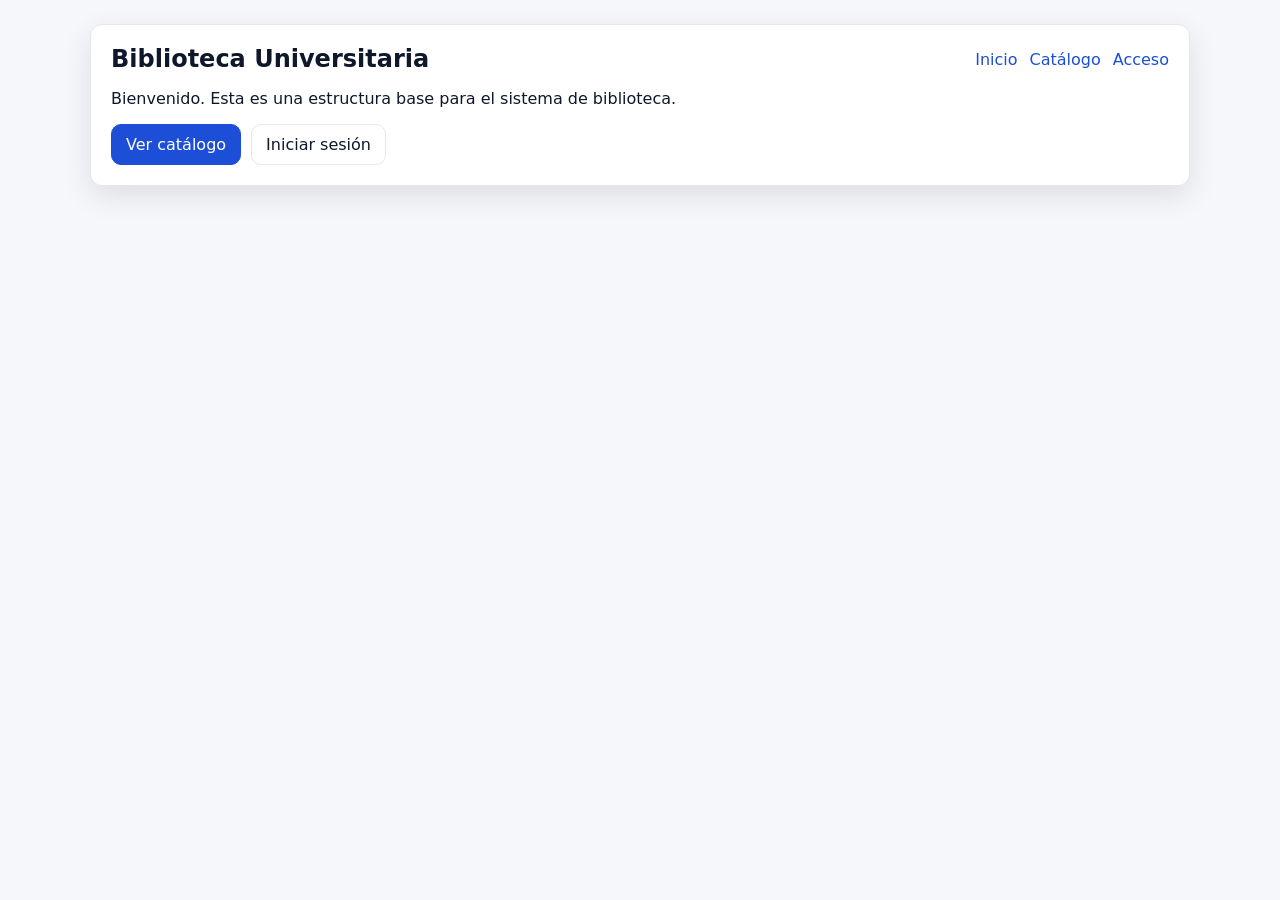
==== interfaz/publico/inicio.html @ a3fd7eee "bibliotecaunamad-prinpical" ====
<!doctype html>
<html lang="es">
  <head>
    <meta charset="utf-8" />
    <meta name="viewport" content="width=device-width, initial-scale=1" />
    <title>Biblioteca Universitaria - Inicio</title>
    <link rel="stylesheet" href="../estilos/principal.css" />
    <link rel="stylesheet" href="../estilos/diseño.css" />
    <link rel="stylesheet" href="../estilos/componentes.css" />
  </head>
  <body>
    <main class="contenedor">
      <section class="tarjeta">
        <div class="encabezado">
          <h1 style="margin:0;">Biblioteca Universitaria</h1>
          <div id="nav"></div>
        </div>
        <p style="margin-top:0;">
          Bienvenido. Esta es una estructura base para el sistema de biblioteca.
        </p>
        <div style="display:flex;gap:10px;flex-wrap:wrap;">
          <a class="boton boton--primario" href="./catalogo-publico.html">Ver catálogo</a>
          <a class="boton" href="../paginas/acceso/iniciar-sesion.html">Iniciar sesión</a>
        </div>
      </section>
    </main>

    <script type="module">
      import "../scripts/app.js";
      import { renderBarraNavegacion } from "../scripts/interfaz/barra-navegacion.js";
      renderBarraNavegacion(document.getElementById("nav"));
    </script>
  </body>
</html>
---- interfaz/estilos/principal.css ----
:root{
  --color-fondo:#f6f7fb;
  --color-texto:#0f172a;
  --color-primario:#1d4ed8;
  --color-borde:#e5e7eb;
  --radio:12px;
  --sombra:0 10px 30px rgba(2,6,23,.10);
  --fuente:system-ui,-apple-system,Segoe UI,Roboto,Ubuntu,Cantarell,Noto Sans,Arial,sans-serif;
}

*{ box-sizing:border-box; }
html,body{ height:100%; }
body{
  margin:0;
  font-family:var(--fuente);
  color:var(--color-texto);
  background:var(--color-fondo);
}

a{ color:var(--color-primario); text-decoration:none; }
a:hover{ text-decoration:underline; }
---- interfaz/estilos/diseño.css ----
.contenedor{
  width:min(1100px, 92vw);
  margin-inline:auto;
  padding:24px 0;
}

.tarjeta{
  background:#fff;
  border:1px solid var(--color-borde);
  border-radius:var(--radio);
  box-shadow:var(--sombra);
  padding:20px;
}

.encabezado{
  display:flex;
  align-items:center;
  justify-content:space-between;
  gap:16px;
  margin-bottom:16px;
}
---- interfaz/estilos/componentes.css ----
.boton{
  display:inline-flex;
  align-items:center;
  justify-content:center;
  gap:8px;
  padding:10px 14px;
  border-radius:10px;
  border:1px solid var(--color-borde);
  background:#fff;
  color:var(--color-texto);
  cursor:pointer;
}
.boton--primario{
  background:var(--color-primario);
  border-color:var(--color-primario);
  color:#fff;
}

.campo{
  display:flex;
  flex-direction:column;
  gap:6px;
  margin:10px 0;
}
.entrada{
  padding:10px 12px;
  border-radius:10px;
  border:1px solid var(--color-borde);
  outline:none;
}
.entrada:focus{
  border-color:rgba(29,78,216,.55);
  box-shadow:0 0 0 3px rgba(29,78,216,.12);
}
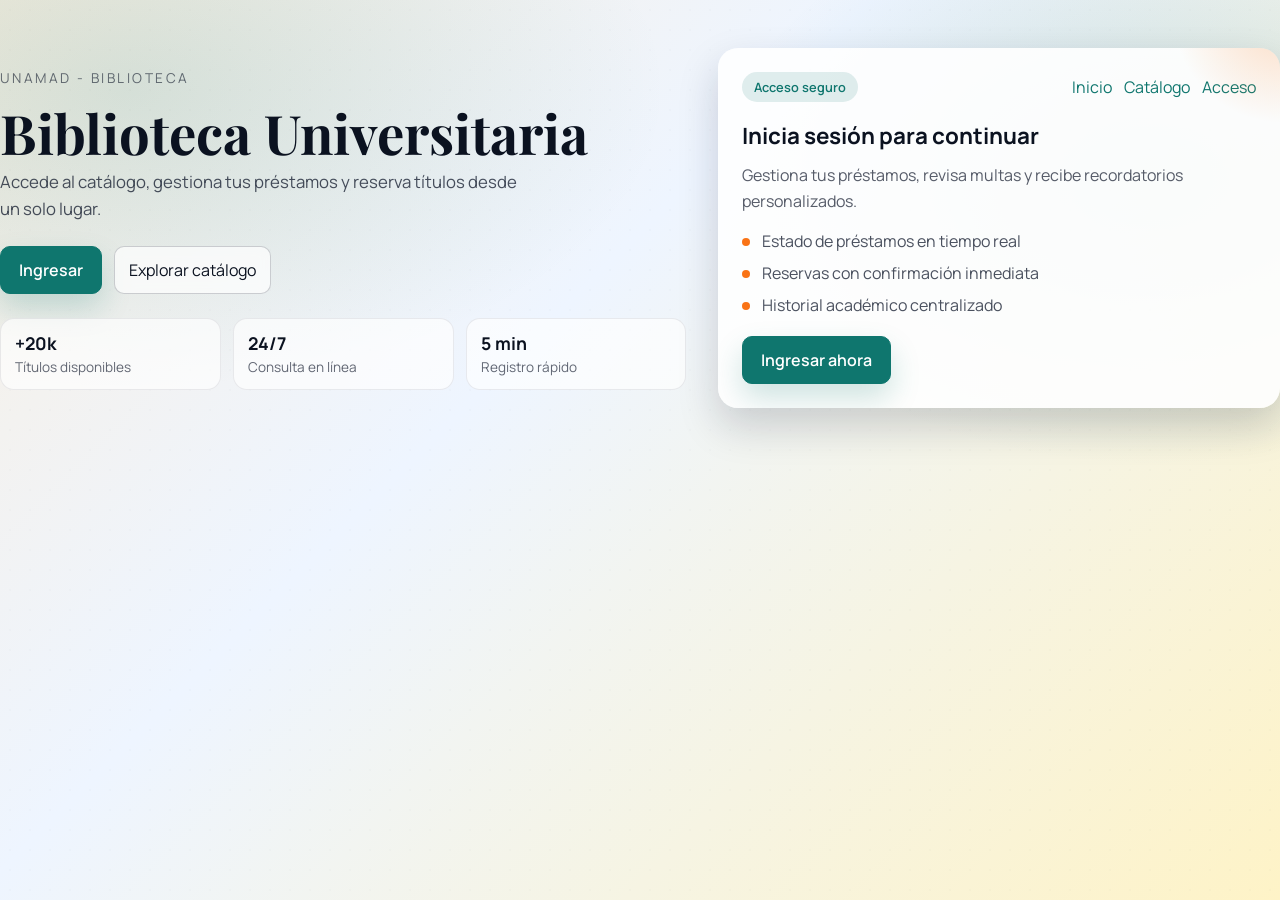
==== commit a812be7c: "subelo" ====
--- a/interfaz/publico/inicio.html
+++ b/interfaz/publico/inicio.html
@@ -4,23 +4,242 @@
     <meta charset="utf-8" />
     <meta name="viewport" content="width=device-width, initial-scale=1" />
     <title>Biblioteca Universitaria - Inicio</title>
+    <link rel="preconnect" href="https://fonts.googleapis.com" />
+    <link rel="preconnect" href="https://fonts.gstatic.com" crossorigin />
+    <link
+      href="https://fonts.googleapis.com/css2?family=Manrope:wght@300;500;700&family=Playfair+Display:wght@500;700&display=swap"
+      rel="stylesheet"
+    />
     <link rel="stylesheet" href="../estilos/principal.css" />
-    <link rel="stylesheet" href="../estilos/diseño.css" />
+    <link rel="stylesheet" href="../estilos/dise�o.css" />
     <link rel="stylesheet" href="../estilos/componentes.css" />
+    <style>
+      body.inicio{
+        --color-primario:#0f766e;
+        --color-texto:#0b1220;
+        --color-borde:rgba(15,23,42,.12);
+        background:
+          radial-gradient(900px 500px at 10% 10%, rgba(15,118,110,.14), transparent 60%),
+          radial-gradient(800px 520px at 90% 20%, rgba(14,116,144,.18), transparent 55%),
+          linear-gradient(135deg, #f8efe1 0%, #eef5ff 40%, #fef3c7 100%);
+        font-family:"Manrope", "Segoe UI", sans-serif;
+        position:relative;
+        overflow-x:hidden;
+      }
+      body.inicio::before{
+        content:"";
+        position:absolute;
+        inset:0;
+        background-image:
+          radial-gradient(rgba(15,23,42,.08) 1px, transparent 0);
+        background-size:20px 20px;
+        opacity:.2;
+        pointer-events:none;
+      }
+      .inicio__contenedor{
+        padding:48px 0 72px;
+        position:relative;
+        z-index:1;
+      }
+      .inicio__hero{
+        display:grid;
+        grid-template-columns:1.1fr .9fr;
+        gap:32px;
+        align-items:center;
+      }
+      .inicio__copy{
+        display:flex;
+        flex-direction:column;
+        gap:24px;
+      }
+      .inicio__eyebrow{
+        font-size:.85rem;
+        text-transform:uppercase;
+        letter-spacing:.18em;
+        color:rgba(15,23,42,.6);
+      }
+      .inicio__titulo{
+        font-family:"Playfair Display", "Times New Roman", serif;
+        font-size:clamp(2.2rem, 3vw + 1rem, 3.4rem);
+        margin:8px 0 0;
+      }
+      .inicio__subtitulo{
+        font-size:1.05rem;
+        line-height:1.6;
+        margin:0;
+        color:rgba(15,23,42,.75);
+        max-width:520px;
+      }
+      .inicio__acciones{
+        display:flex;
+        flex-wrap:wrap;
+        gap:12px;
+      }
+      .inicio__cta{
+        padding:12px 18px;
+        font-weight:600;
+        box-shadow:0 14px 30px rgba(15,118,110,.2);
+      }
+      .boton--secundario{
+        background:rgba(255,255,255,.7);
+        border-color:rgba(15,23,42,.2);
+        backdrop-filter:blur(6px);
+      }
+      .inicio__stats{
+        display:grid;
+        grid-template-columns:repeat(3, minmax(0, 1fr));
+        gap:12px;
+      }
+      .inicio__stat{
+        background:rgba(255,255,255,.65);
+        border:1px solid rgba(15,23,42,.08);
+        border-radius:14px;
+        padding:12px 14px;
+      }
+      .inicio__stat-num{
+        font-weight:700;
+        font-size:1.1rem;
+        display:block;
+      }
+      .inicio__stat-text{
+        font-size:.85rem;
+        color:rgba(15,23,42,.65);
+      }
+      .inicio__panel{
+        background:rgba(255,255,255,.9);
+        border-radius:20px;
+        padding:24px;
+        box-shadow:0 18px 40px rgba(15,23,42,.18);
+        position:relative;
+        overflow:hidden;
+      }
+      .inicio__panel::after{
+        content:"";
+        position:absolute;
+        inset:-40% -20% auto auto;
+        width:220px;
+        height:220px;
+        background:radial-gradient(circle, rgba(249,115,22,.25), transparent 70%);
+      }
+      .inicio__panel-head{
+        display:flex;
+        align-items:center;
+        justify-content:space-between;
+        gap:12px;
+        margin-bottom:18px;
+      }
+      .inicio__chip{
+        background:rgba(15,118,110,.12);
+        color:#0f766e;
+        border-radius:999px;
+        padding:6px 12px;
+        font-size:.8rem;
+        font-weight:600;
+      }
+      .inicio__panel h2{
+        margin:0 0 12px;
+        font-size:1.4rem;
+      }
+      .inicio__panel p{
+        margin:0 0 16px;
+        color:rgba(15,23,42,.7);
+        line-height:1.6;
+      }
+      .inicio__lista{
+        list-style:none;
+        padding:0;
+        margin:0 0 20px;
+        display:grid;
+        gap:10px;
+      }
+      .inicio__lista li{
+        padding-left:20px;
+        position:relative;
+        color:rgba(15,23,42,.75);
+      }
+      .inicio__lista li::before{
+        content:"";
+        width:8px;
+        height:8px;
+        border-radius:50%;
+        background:#f97316;
+        position:absolute;
+        left:0;
+        top:8px;
+      }
+      .inicio__animacion{
+        animation:aparecer .7s ease both;
+      }
+      .inicio__animacion.retraso-1{ animation-delay:.1s; }
+      .inicio__animacion.retraso-2{ animation-delay:.2s; }
+      .inicio__animacion.retraso-3{ animation-delay:.3s; }
+      @keyframes aparecer{
+        from{ opacity:0; transform:translateY(16px); }
+        to{ opacity:1; transform:translateY(0); }
+      }
+      @media (max-width: 980px){
+        .inicio__hero{
+          grid-template-columns:1fr;
+        }
+        .inicio__stats{
+          grid-template-columns:repeat(2, minmax(0, 1fr));
+        }
+      }
+      @media (max-width: 640px){
+        .inicio__stats{
+          grid-template-columns:1fr;
+        }
+        .inicio__panel{
+          padding:20px;
+        }
+      }
+    </style>
   </head>
-  <body>
-    <main class="contenedor">
-      <section class="tarjeta">
-        <div class="encabezado">
-          <h1 style="margin:0;">Biblioteca Universitaria</h1>
-          <div id="nav"></div>
+  <body class="inicio">
+    <main class="contenedor inicio__contenedor">
+      <section class="inicio__hero">
+        <div class="inicio__copy">
+          <div class="inicio__animacion">
+            <span class="inicio__eyebrow">UNAMAD - Biblioteca</span>
+            <h1 class="inicio__titulo">Biblioteca Universitaria</h1>
+            <p class="inicio__subtitulo">
+              Accede al cat&#225;logo, gestiona tus pr&#233;stamos y reserva t&#237;tulos desde un solo lugar.
+            </p>
+          </div>
+          <div class="inicio__acciones inicio__animacion retraso-1">
+            <a class="boton boton--primario inicio__cta" href="./login.html">Ingresar</a>
+            <a class="boton boton--secundario" href="./catalogo-publico.html">Explorar cat&#225;logo</a>
+          </div>
+          <div class="inicio__stats inicio__animacion retraso-2">
+            <div class="inicio__stat">
+              <span class="inicio__stat-num">+20k</span>
+              <span class="inicio__stat-text">T&#237;tulos disponibles</span>
+            </div>
+            <div class="inicio__stat">
+              <span class="inicio__stat-num">24/7</span>
+              <span class="inicio__stat-text">Consulta en l&#237;nea</span>
+            </div>
+            <div class="inicio__stat">
+              <span class="inicio__stat-num">5 min</span>
+              <span class="inicio__stat-text">Registro r&#225;pido</span>
+            </div>
+          </div>
         </div>
-        <p style="margin-top:0;">
-          Bienvenido. Esta es una estructura base para el sistema de biblioteca.
-        </p>
-        <div style="display:flex;gap:10px;flex-wrap:wrap;">
-          <a class="boton boton--primario" href="./catalogo-publico.html">Ver catálogo</a>
-          <a class="boton" href="../paginas/acceso/iniciar-sesion.html">Iniciar sesión</a>
+        <div class="inicio__panel inicio__animacion retraso-3">
+          <div class="inicio__panel-head">
+            <span class="inicio__chip">Acceso seguro</span>
+            <div id="nav"></div>
+          </div>
+          <h2>Inicia sesi&#243;n para continuar</h2>
+          <p>
+            Gestiona tus pr&#233;stamos, revisa multas y recibe recordatorios personalizados.
+          </p>
+          <ul class="inicio__lista">
+            <li>Estado de pr&#233;stamos en tiempo real</li>
+            <li>Reservas con confirmaci&#243;n inmediata</li>
+            <li>Historial acad&#233;mico centralizado</li>
+          </ul>
+          <a class="boton boton--primario inicio__cta" href="./login.html">Ingresar ahora</a>
         </div>
       </section>
     </main>
